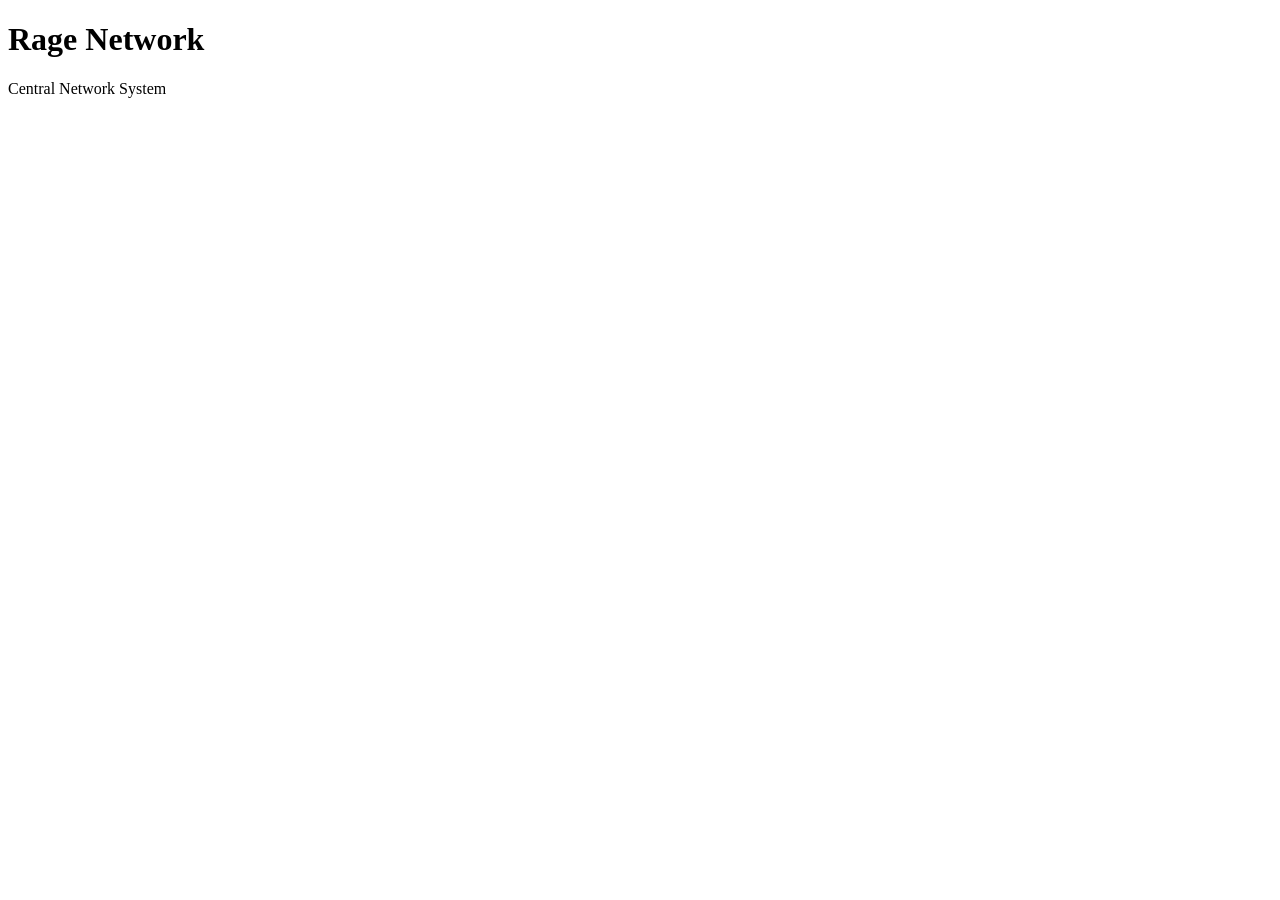
==== index.html @ bc0e93d5 "Create index.html" ====
<!DOCTYPE html>
<html lang="en">
<head>
    <meta charset="UTF-8">
    <meta name="viewport" content="width=device-width, initial-scale=1.0">
    <title>Rage Network</title>
</head>
<body>
    <h1>Rage Network</h1>
    <p>Central Network System</p>
</body>
</html>
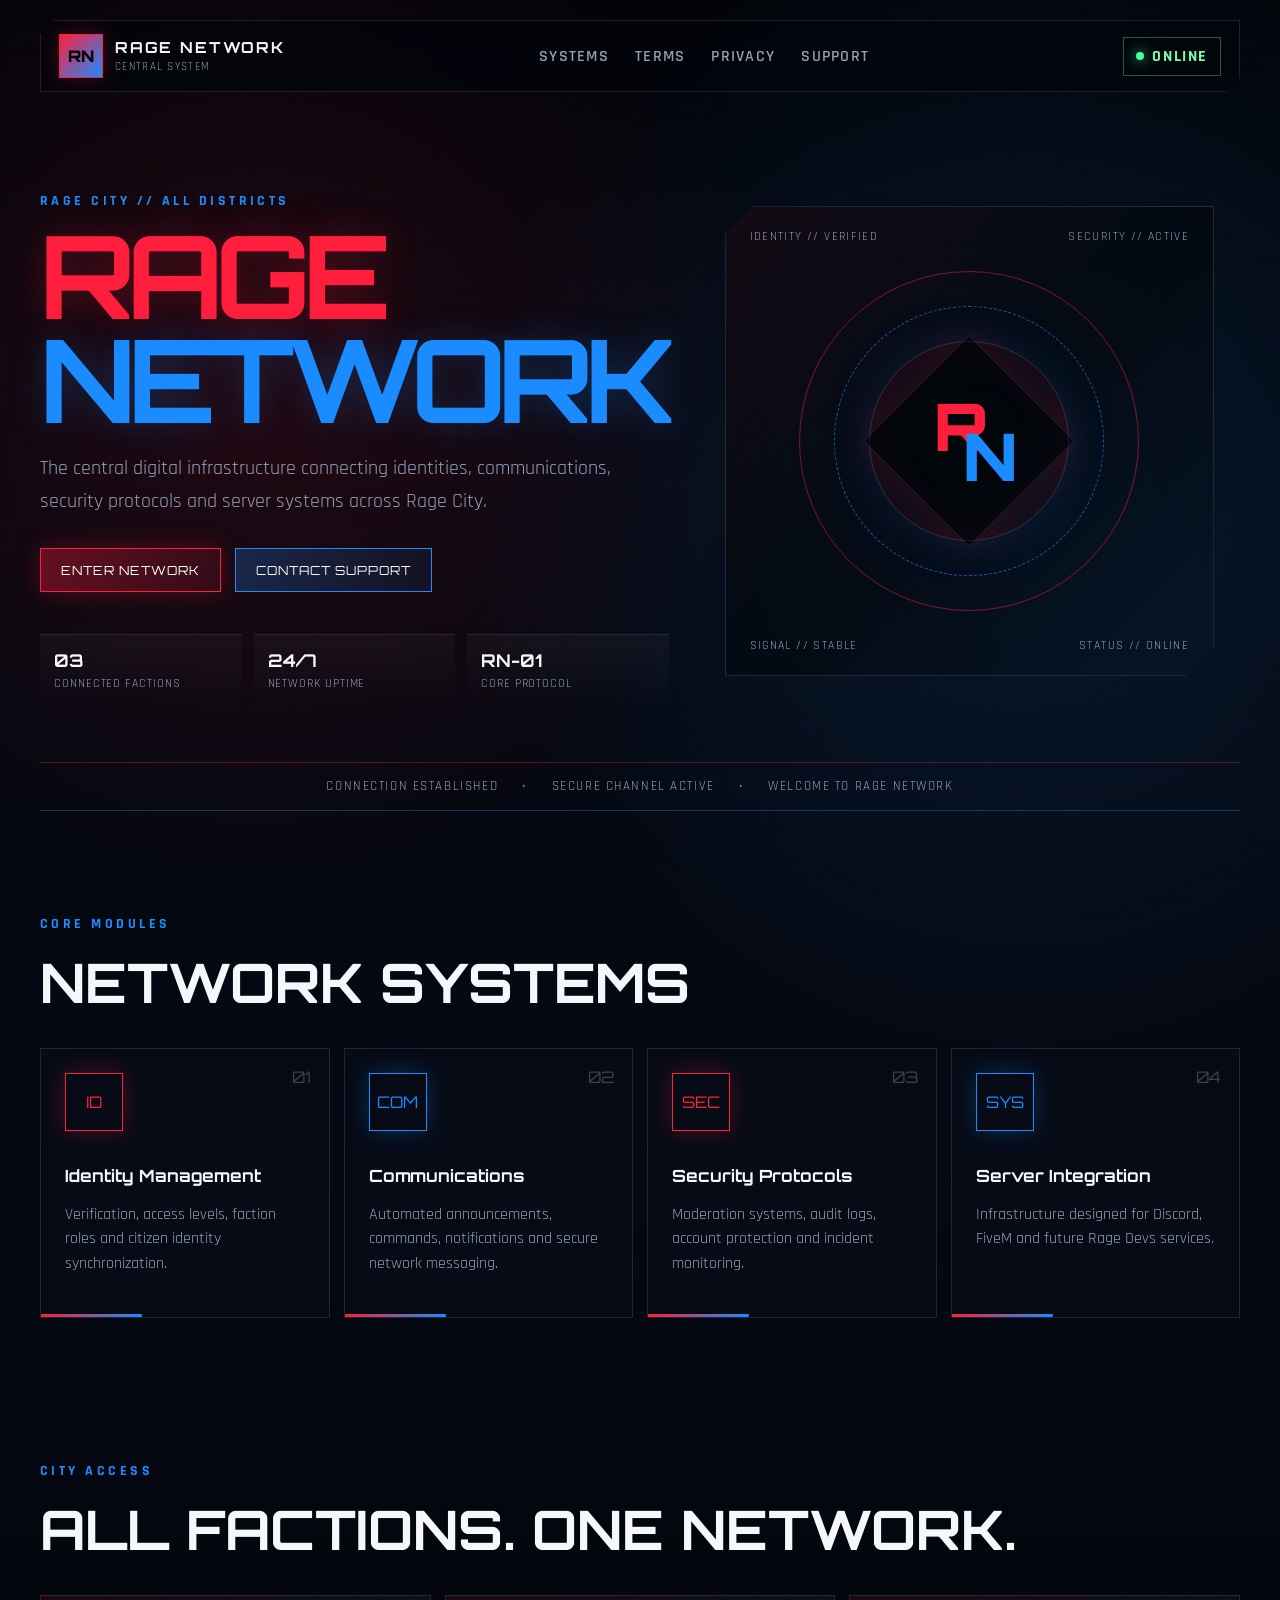
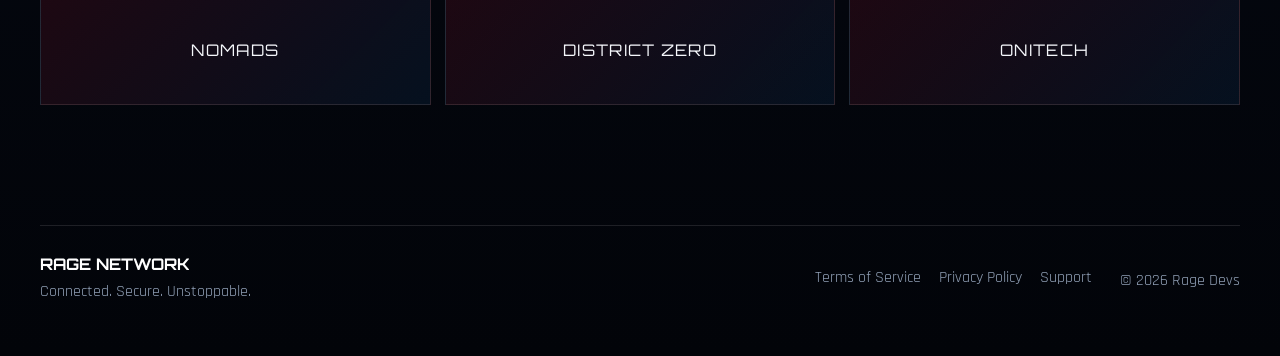
==== commit 2e2eccd8: "Add files via upload" ====
--- a/index.html
+++ b/index.html
@@ -1,12 +1,155 @@
 <!DOCTYPE html>
 <html lang="en">
 <head>
-    <meta charset="UTF-8">
-    <meta name="viewport" content="width=device-width, initial-scale=1.0">
-    <title>Rage Network</title>
+  <meta charset="UTF-8">
+  <meta name="viewport" content="width=device-width, initial-scale=1.0">
+  <meta name="description" content="Rage Network — central Discord systems, identity management and server infrastructure for Rage City.">
+  <meta name="theme-color" content="#05070d">
+  <title>Rage Network</title>
+  <link rel="preconnect" href="https://fonts.googleapis.com">
+  <link rel="preconnect" href="https://fonts.gstatic.com" crossorigin>
+  <link href="https://fonts.googleapis.com/css2?family=Orbitron:wght@500;700;900&family=Rajdhani:wght@400;500;600;700&display=swap" rel="stylesheet">
+  <link rel="stylesheet" href="style.css">
 </head>
 <body>
-    <h1>Rage Network</h1>
-    <p>Central Network System</p>
+  <div class="scanlines" aria-hidden="true"></div>
+  <div class="grid-bg" aria-hidden="true"></div>
+
+  <header class="topbar">
+    <a class="brand" href="index.html" aria-label="Rage Network home">
+      <span class="brand-mark">RN</span>
+      <span>
+        <strong>RAGE NETWORK</strong>
+        <small>CENTRAL SYSTEM</small>
+      </span>
+    </a>
+
+    <nav>
+      <a href="#systems">Systems</a>
+      <a href="terms.html">Terms</a>
+      <a href="privacy.html">Privacy</a>
+      <a href="support.html">Support</a>
+    </nav>
+
+    <div class="status-pill">
+      <span class="status-dot"></span>
+      ONLINE
+    </div>
+  </header>
+
+  <main>
+    <section class="hero">
+      <div class="hero-copy">
+        <p class="eyebrow">RAGE CITY // ALL DISTRICTS</p>
+        <h1>
+          <span class="red">RAGE</span>
+          <span class="blue">NETWORK</span>
+        </h1>
+        <p class="hero-text">
+          The central digital infrastructure connecting identities,
+          communications, security protocols and server systems across Rage City.
+        </p>
+
+        <div class="hero-actions">
+          <a class="btn btn-primary" href="#systems">ENTER NETWORK</a>
+          <a class="btn btn-secondary" href="support.html">CONTACT SUPPORT</a>
+        </div>
+
+        <div class="metrics">
+          <div><strong>03</strong><span>CONNECTED FACTIONS</span></div>
+          <div><strong>24/7</strong><span>NETWORK UPTIME</span></div>
+          <div><strong>RN-01</strong><span>CORE PROTOCOL</span></div>
+        </div>
+      </div>
+
+      <div class="core-panel" aria-label="Rage Network core status">
+        <div class="ring ring-one"></div>
+        <div class="ring ring-two"></div>
+        <div class="ring ring-three"></div>
+
+        <div class="core-symbol">
+          <span>R</span><span>N</span>
+        </div>
+
+        <div class="panel-label top-left">IDENTITY // VERIFIED</div>
+        <div class="panel-label top-right">SECURITY // ACTIVE</div>
+        <div class="panel-label bottom-left">SIGNAL // STABLE</div>
+        <div class="panel-label bottom-right">STATUS // ONLINE</div>
+      </div>
+    </section>
+
+    <section class="signal-strip" aria-label="System message">
+      <span>CONNECTION ESTABLISHED</span>
+      <span>•</span>
+      <span>SECURE CHANNEL ACTIVE</span>
+      <span>•</span>
+      <span>WELCOME TO RAGE NETWORK</span>
+    </section>
+
+    <section id="systems" class="systems">
+      <div class="section-heading">
+        <p class="eyebrow">CORE MODULES</p>
+        <h2>NETWORK SYSTEMS</h2>
+      </div>
+
+      <div class="card-grid">
+        <article class="system-card">
+          <span class="card-index">01</span>
+          <div class="icon">ID</div>
+          <h3>Identity Management</h3>
+          <p>Verification, access levels, faction roles and citizen identity synchronization.</p>
+        </article>
+
+        <article class="system-card">
+          <span class="card-index">02</span>
+          <div class="icon">COM</div>
+          <h3>Communications</h3>
+          <p>Automated announcements, commands, notifications and secure network messaging.</p>
+        </article>
+
+        <article class="system-card">
+          <span class="card-index">03</span>
+          <div class="icon">SEC</div>
+          <h3>Security Protocols</h3>
+          <p>Moderation systems, audit logs, account protection and incident monitoring.</p>
+        </article>
+
+        <article class="system-card">
+          <span class="card-index">04</span>
+          <div class="icon">SYS</div>
+          <h3>Server Integration</h3>
+          <p>Infrastructure designed for Discord, FiveM and future Rage Devs services.</p>
+        </article>
+      </div>
+    </section>
+
+    <section class="factions">
+      <div class="section-heading">
+        <p class="eyebrow">CITY ACCESS</p>
+        <h2>ALL FACTIONS. ONE NETWORK.</h2>
+      </div>
+
+      <div class="faction-line">
+        <span>NOMADS</span>
+        <span>DISTRICT ZERO</span>
+        <span>ONITECH</span>
+      </div>
+    </section>
+  </main>
+
+  <footer>
+    <div>
+      <strong>RAGE NETWORK</strong>
+      <p>Connected. Secure. Unstoppable.</p>
+    </div>
+    <div class="footer-links">
+      <a href="terms.html">Terms of Service</a>
+      <a href="privacy.html">Privacy Policy</a>
+      <a href="support.html">Support</a>
+    </div>
+    <p class="copyright">© <span id="year"></span> Rage Devs</p>
+  </footer>
+
+  <script src="script.js"></script>
 </body>
 </html>
--- a/style.css
+++ b/style.css
@@ -0,0 +1,601 @@
+* {
+  box-sizing: border-box;
+}
+
+:root {
+  --bg: #03050a;
+  --panel: rgba(8, 13, 24, 0.82);
+  --panel-strong: #080d18;
+  --red: #ff1e3c;
+  --red-soft: rgba(255, 30, 60, 0.25);
+  --blue: #1b8cff;
+  --blue-soft: rgba(27, 140, 255, 0.25);
+  --text: #f5f7fb;
+  --muted: #91a0b6;
+  --border: rgba(255,255,255,0.11);
+}
+
+html {
+  scroll-behavior: smooth;
+}
+
+body {
+  margin: 0;
+  color: var(--text);
+  background:
+    radial-gradient(circle at 20% 20%, rgba(255, 30, 60, 0.12), transparent 28%),
+    radial-gradient(circle at 80% 25%, rgba(27, 140, 255, 0.14), transparent 32%),
+    linear-gradient(180deg, #020409 0%, #050913 55%, #020409 100%);
+  font-family: "Rajdhani", sans-serif;
+  min-height: 100vh;
+  overflow-x: hidden;
+}
+
+a {
+  color: inherit;
+  text-decoration: none;
+}
+
+.scanlines {
+  position: fixed;
+  inset: 0;
+  pointer-events: none;
+  opacity: 0.15;
+  z-index: 20;
+  background: repeating-linear-gradient(
+    to bottom,
+    transparent 0,
+    transparent 3px,
+    rgba(255,255,255,0.035) 4px
+  );
+}
+
+.grid-bg {
+  position: fixed;
+  inset: 0;
+  pointer-events: none;
+  opacity: 0.15;
+  background-image:
+    linear-gradient(rgba(27,140,255,0.13) 1px, transparent 1px),
+    linear-gradient(90deg, rgba(255,30,60,0.1) 1px, transparent 1px);
+  background-size: 48px 48px;
+  mask-image: linear-gradient(to bottom, transparent, black 25%, black 75%, transparent);
+}
+
+.topbar {
+  width: min(1200px, calc(100% - 32px));
+  margin: 20px auto 0;
+  min-height: 72px;
+  padding: 12px 18px;
+  border: 1px solid var(--border);
+  background: rgba(3, 6, 12, 0.82);
+  backdrop-filter: blur(16px);
+  display: flex;
+  align-items: center;
+  gap: 24px;
+  justify-content: space-between;
+  position: sticky;
+  top: 12px;
+  z-index: 10;
+  clip-path: polygon(14px 0, 100% 0, 100% calc(100% - 14px), calc(100% - 14px) 100%, 0 100%, 0 14px);
+}
+
+.brand {
+  display: flex;
+  align-items: center;
+  gap: 12px;
+}
+
+.brand-mark {
+  width: 44px;
+  height: 44px;
+  display: grid;
+  place-items: center;
+  font-family: "Orbitron", sans-serif;
+  font-weight: 900;
+  border: 1px solid var(--red);
+  box-shadow: 0 0 24px var(--red-soft);
+  background: linear-gradient(135deg, var(--red), var(--blue));
+  color: #05070d;
+}
+
+.brand strong,
+.brand small {
+  display: block;
+  letter-spacing: 0.12em;
+}
+
+.brand strong {
+  font-family: "Orbitron", sans-serif;
+  font-size: 0.95rem;
+}
+
+.brand small {
+  color: var(--muted);
+  font-size: 0.68rem;
+  margin-top: 3px;
+}
+
+nav {
+  display: flex;
+  gap: 26px;
+  font-weight: 600;
+  letter-spacing: 0.08em;
+  text-transform: uppercase;
+}
+
+nav a {
+  color: var(--muted);
+}
+
+nav a:hover {
+  color: white;
+  text-shadow: 0 0 14px var(--blue);
+}
+
+.status-pill {
+  border: 1px solid rgba(76, 255, 148, 0.35);
+  padding: 8px 12px;
+  display: flex;
+  gap: 8px;
+  align-items: center;
+  font-weight: 700;
+  color: #72ffad;
+  letter-spacing: 0.1em;
+}
+
+.status-dot {
+  width: 8px;
+  height: 8px;
+  border-radius: 50%;
+  background: #49ff9a;
+  box-shadow: 0 0 14px #49ff9a;
+  animation: pulse 1.7s infinite;
+}
+
+main {
+  width: min(1200px, calc(100% - 32px));
+  margin: 0 auto;
+}
+
+.hero {
+  min-height: 670px;
+  display: grid;
+  grid-template-columns: 1.05fr 0.95fr;
+  align-items: center;
+  gap: 56px;
+  padding: 80px 0 52px;
+}
+
+.eyebrow {
+  color: var(--blue);
+  letter-spacing: 0.24em;
+  font-weight: 700;
+  font-size: 0.9rem;
+}
+
+h1, h2, h3 {
+  font-family: "Orbitron", sans-serif;
+}
+
+h1 {
+  margin: 8px 0 18px;
+  line-height: 0.9;
+  font-size: clamp(4rem, 9vw, 7.8rem);
+  letter-spacing: -0.07em;
+  text-transform: uppercase;
+}
+
+h1 span {
+  display: block;
+}
+
+.red {
+  color: var(--red);
+  text-shadow: 0 0 34px var(--red-soft);
+}
+
+.blue {
+  color: var(--blue);
+  text-shadow: 0 0 34px var(--blue-soft);
+}
+
+.hero-text {
+  max-width: 650px;
+  color: var(--muted);
+  font-size: 1.25rem;
+  line-height: 1.65;
+}
+
+.hero-actions {
+  display: flex;
+  gap: 14px;
+  margin-top: 30px;
+  flex-wrap: wrap;
+}
+
+.btn {
+  padding: 13px 20px;
+  font-family: "Orbitron", sans-serif;
+  font-size: 0.78rem;
+  letter-spacing: 0.08em;
+  border: 1px solid var(--border);
+  transition: transform 0.2s ease, box-shadow 0.2s ease;
+}
+
+.btn:hover {
+  transform: translateY(-2px);
+}
+
+.btn-primary {
+  color: white;
+  border-color: var(--red);
+  background: linear-gradient(90deg, rgba(255,30,60,0.35), rgba(255,30,60,0.12));
+  box-shadow: 0 0 24px var(--red-soft);
+}
+
+.btn-secondary {
+  border-color: var(--blue);
+  background: linear-gradient(90deg, rgba(27,140,255,0.23), rgba(27,140,255,0.07));
+}
+
+.metrics {
+  display: grid;
+  grid-template-columns: repeat(3, 1fr);
+  gap: 12px;
+  margin-top: 42px;
+}
+
+.metrics div {
+  padding: 14px;
+  border-top: 1px solid var(--border);
+  background: linear-gradient(180deg, rgba(255,255,255,0.035), transparent);
+}
+
+.metrics strong,
+.metrics span {
+  display: block;
+}
+
+.metrics strong {
+  font-family: "Orbitron", sans-serif;
+  font-size: 1.1rem;
+}
+
+.metrics span {
+  margin-top: 5px;
+  color: var(--muted);
+  font-size: 0.72rem;
+  letter-spacing: 0.08em;
+}
+
+.core-panel {
+  min-height: 470px;
+  position: relative;
+  display: grid;
+  place-items: center;
+  overflow: hidden;
+  border: 1px solid var(--border);
+  background:
+    linear-gradient(135deg, rgba(255,30,60,0.06), transparent 45%),
+    linear-gradient(315deg, rgba(27,140,255,0.08), transparent 45%),
+    rgba(5, 9, 17, 0.7);
+  clip-path: polygon(28px 0, 100% 0, 100% calc(100% - 28px), calc(100% - 28px) 100%, 0 100%, 0 28px);
+}
+
+.ring {
+  position: absolute;
+  border-radius: 50%;
+  border: 1px solid rgba(255,255,255,0.16);
+}
+
+.ring-one {
+  width: 340px;
+  height: 340px;
+  border-color: rgba(255,30,60,0.5);
+  animation: spin 18s linear infinite;
+}
+
+.ring-two {
+  width: 270px;
+  height: 270px;
+  border-style: dashed;
+  border-color: rgba(27,140,255,0.65);
+  animation: spinReverse 14s linear infinite;
+}
+
+.ring-three {
+  width: 200px;
+  height: 200px;
+  box-shadow: 0 0 50px rgba(27,140,255,0.14), inset 0 0 50px rgba(255,30,60,0.1);
+}
+
+.core-symbol {
+  width: 150px;
+  height: 150px;
+  display: flex;
+  align-items: center;
+  justify-content: center;
+  font-family: "Orbitron", sans-serif;
+  font-weight: 900;
+  font-size: 4.1rem;
+  letter-spacing: -0.2em;
+  border: 1px solid var(--border);
+  background: rgba(0,0,0,0.5);
+  transform: rotate(45deg);
+  box-shadow: 0 0 42px rgba(255,30,60,0.17);
+}
+
+.core-symbol span {
+  transform: rotate(-45deg);
+}
+
+.core-symbol span:first-child {
+  color: var(--red);
+}
+
+.core-symbol span:last-child {
+  color: var(--blue);
+}
+
+.panel-label {
+  position: absolute;
+  font-size: 0.72rem;
+  letter-spacing: 0.12em;
+  color: var(--muted);
+}
+
+.top-left { top: 22px; left: 24px; }
+.top-right { top: 22px; right: 24px; }
+.bottom-left { bottom: 22px; left: 24px; }
+.bottom-right { bottom: 22px; right: 24px; }
+
+.signal-strip {
+  border-top: 1px solid rgba(255,30,60,0.35);
+  border-bottom: 1px solid rgba(27,140,255,0.35);
+  padding: 15px 16px;
+  display: flex;
+  justify-content: center;
+  gap: 24px;
+  flex-wrap: wrap;
+  color: var(--muted);
+  letter-spacing: 0.12em;
+  font-size: 0.82rem;
+}
+
+.systems,
+.factions {
+  padding: 90px 0 40px;
+}
+
+.section-heading h2 {
+  font-size: clamp(2rem, 5vw, 3.4rem);
+  margin: 6px 0 32px;
+}
+
+.card-grid {
+  display: grid;
+  grid-template-columns: repeat(4, 1fr);
+  gap: 14px;
+}
+
+.system-card {
+  position: relative;
+  min-height: 260px;
+  padding: 24px;
+  border: 1px solid var(--border);
+  background: var(--panel);
+  overflow: hidden;
+}
+
+.system-card::after {
+  content: "";
+  position: absolute;
+  inset: auto 0 0;
+  height: 3px;
+  background: linear-gradient(90deg, var(--red), var(--blue));
+  transform: scaleX(0.35);
+  transform-origin: left;
+  transition: transform 0.25s ease;
+}
+
+.system-card:hover::after {
+  transform: scaleX(1);
+}
+
+.card-index {
+  position: absolute;
+  top: 18px;
+  right: 18px;
+  color: rgba(255,255,255,0.22);
+  font-family: "Orbitron", sans-serif;
+}
+
+.icon {
+  width: 58px;
+  height: 58px;
+  border: 1px solid var(--blue);
+  display: grid;
+  place-items: center;
+  font-family: "Orbitron", sans-serif;
+  color: var(--blue);
+  box-shadow: 0 0 24px var(--blue-soft);
+  margin-bottom: 34px;
+}
+
+.system-card:nth-child(odd) .icon {
+  border-color: var(--red);
+  color: var(--red);
+  box-shadow: 0 0 24px var(--red-soft);
+}
+
+.system-card h3 {
+  font-size: 1.05rem;
+}
+
+.system-card p {
+  color: var(--muted);
+  line-height: 1.55;
+}
+
+.faction-line {
+  display: grid;
+  grid-template-columns: repeat(3, 1fr);
+  gap: 14px;
+}
+
+.faction-line span {
+  min-height: 110px;
+  display: grid;
+  place-items: center;
+  border: 1px solid var(--border);
+  background: linear-gradient(135deg, rgba(255,30,60,0.1), rgba(27,140,255,0.08));
+  font-family: "Orbitron", sans-serif;
+  letter-spacing: 0.08em;
+}
+
+footer {
+  width: min(1200px, calc(100% - 32px));
+  margin: 80px auto 26px;
+  padding: 28px 0;
+  border-top: 1px solid var(--border);
+  display: grid;
+  grid-template-columns: 1fr auto auto;
+  gap: 28px;
+  align-items: center;
+  color: var(--muted);
+}
+
+footer strong {
+  color: white;
+  font-family: "Orbitron", sans-serif;
+}
+
+footer p {
+  margin: 5px 0 0;
+}
+
+.footer-links {
+  display: flex;
+  gap: 18px;
+}
+
+.footer-links a:hover {
+  color: white;
+}
+
+.page-shell {
+  width: min(900px, calc(100% - 32px));
+  margin: 70px auto;
+  padding: 32px;
+  border: 1px solid var(--border);
+  background: var(--panel);
+  line-height: 1.65;
+}
+
+.page-shell h1 {
+  font-size: clamp(2.3rem, 7vw, 4.5rem);
+  letter-spacing: -0.04em;
+}
+
+.page-shell h2 {
+  margin-top: 34px;
+  color: var(--blue);
+}
+
+.page-shell p,
+.page-shell li {
+  color: var(--muted);
+}
+
+.page-shell a {
+  color: var(--blue);
+}
+
+.back-link {
+  display: inline-block;
+  margin-bottom: 24px;
+  color: var(--red) !important;
+  letter-spacing: 0.08em;
+}
+
+@keyframes spin {
+  to { transform: rotate(360deg); }
+}
+
+@keyframes spinReverse {
+  to { transform: rotate(-360deg); }
+}
+
+@keyframes pulse {
+  50% { opacity: 0.35; transform: scale(0.8); }
+}
+
+@media (max-width: 900px) {
+  nav {
+    display: none;
+  }
+
+  .hero {
+    grid-template-columns: 1fr;
+    padding-top: 60px;
+  }
+
+  .core-panel {
+    min-height: 400px;
+  }
+
+  .card-grid {
+    grid-template-columns: repeat(2, 1fr);
+  }
+
+  footer {
+    grid-template-columns: 1fr;
+  }
+}
+
+@media (max-width: 580px) {
+  .topbar {
+    width: min(100% - 18px, 1200px);
+  }
+
+  .brand small,
+  .status-pill {
+    display: none;
+  }
+
+  main {
+    width: min(100% - 22px, 1200px);
+  }
+
+  .hero {
+    min-height: auto;
+  }
+
+  h1 {
+    font-size: clamp(3.2rem, 19vw, 5.3rem);
+  }
+
+  .metrics,
+  .card-grid,
+  .faction-line {
+    grid-template-columns: 1fr;
+  }
+
+  .core-panel {
+    min-height: 340px;
+  }
+
+  .ring-one { width: 260px; height: 260px; }
+  .ring-two { width: 210px; height: 210px; }
+  .ring-three { width: 155px; height: 155px; }
+  .core-symbol { width: 115px; height: 115px; font-size: 3rem; }
+
+  .panel-label {
+    font-size: 0.58rem;
+  }
+
+  .footer-links {
+    flex-direction: column;
+  }
+}
